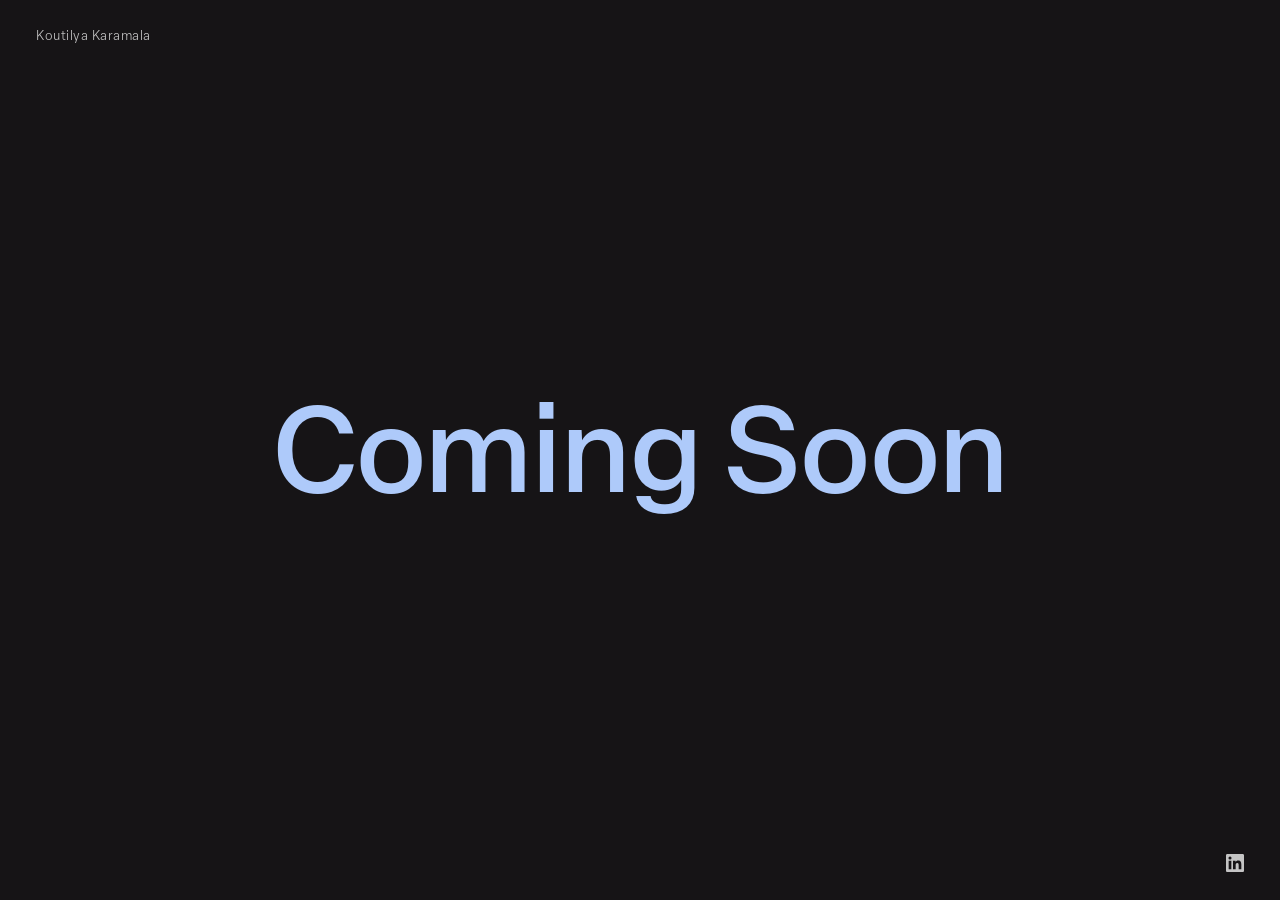
==== Portfolio/index.html @ 29fe0e44 "Add files via upload" ====
<!DOCTYPE html>
<html lang="en">
<head>
  <meta charset="UTF-8" />
  <meta name="viewport" content="width=device-width, initial-scale=1.0" />
  <title>Koutilya Karamala</title>
  <style>
    @font-face {
      font-family: 'Elza';
      src: url('fonts/fonnts.com-Elza_Text_Light.otf') format('opentype');
      font-weight: 300;
      font-style: normal;
    }

    @font-face {
      font-family: 'Elza';
      src: url('fonts/fonnts.com-Elza_Text_Medium.otf') format('opentype');
      font-weight: 500;
      font-style: normal;
    }

    *, *::before, *::after {
      margin: 0;
      padding: 0;
      box-sizing: border-box;
    }

    :root {
      --bg: #161416;
      --accent: #aecafa;
      --white: rgba(255, 255, 255, 0.75);
      --font: 'Elza', Georgia, serif;
    }

    html, body {
      width: 100%;
      height: 100%;
    }

    body {
      background-color: var(--bg);
      font-family: var(--font);
      min-height: 100vh;
      display: flex;
      flex-direction: column;
    }

    header {
      position: fixed;
      top: 0;
      left: 0;
      width: 100%;
      padding: 28px 36px;
      display: flex;
      align-items: center;
      gap: 10px;
      opacity: 0;
      animation: fadeIn 1s ease 0.2s forwards;
    }

    .name {
      font-family: var(--font);
      font-size: 13px;
      font-weight: 300;
      letter-spacing: 0.04em;
      color: var(--white);
      text-decoration: none;
    }

    main {
      flex: 1;
      display: flex;
      align-items: center;
      justify-content: center;
      opacity: 0;
      animation: fadeIn 1.2s ease 0.5s forwards;
    }

    .coming-soon {
      font-family: var(--font);
      font-size: clamp(48px, 10vw, 120px);
      font-weight: 500;
      color: var(--accent);
      letter-spacing: -0.02em;
      line-height: 1;
      text-align: center;
    }

    footer {
      position: fixed;
      bottom: 0;
      right: 0;
      padding: 28px 36px;
      opacity: 0;
      animation: fadeIn 1s ease 0.2s forwards;
    }

    .linkedin-link {
      display: flex;
      align-items: center;
      color: var(--white);
      text-decoration: none;
      transition: color 0.2s ease;
    }

    .linkedin-link:hover {
      color: var(--accent);
    }

    .linkedin-link svg {
      width: 18px;
      height: 18px;
      fill: currentColor;
    }

    @keyframes fadeIn {
      from { opacity: 0; transform: translateY(6px); }
      to   { opacity: 1; transform: translateY(0); }
    }
  </style>
</head>
<body>

  <header>
    <span class="name">Koutilya Karamala</span>
  </header>

  <main>
    <h1 class="coming-soon">Coming Soon</h1>
  </main>

  <footer>
    <a class="linkedin-link" href="https://www.linkedin.com/in/koutilya-karamala-a9b812314/" target="_blank" rel="noopener noreferrer" aria-label="LinkedIn">
      <svg xmlns="http://www.w3.org/2000/svg" viewBox="0 0 24 24">
        <path d="M20.447 20.452h-3.554v-5.569c0-1.328-.027-3.037-1.852-3.037-1.853 0-2.136 1.445-2.136 2.939v5.667H9.351V9h3.414v1.561h.046c.477-.9 1.637-1.85 3.37-1.85 3.601 0 4.267 2.37 4.267 5.455v6.286zM5.337 7.433a2.062 2.062 0 0 1-2.063-2.065 2.064 2.064 0 1 1 2.063 2.065zm1.782 13.019H3.555V9h3.564v11.452zM22.225 0H1.771C.792 0 0 .774 0 1.729v20.542C0 23.227.792 24 1.771 24h20.451C23.2 24 24 23.227 24 22.271V1.729C24 .774 23.2 0 22.222 0h.003z"/>
      </svg>
    </a>
  </footer>

</body>
</html>
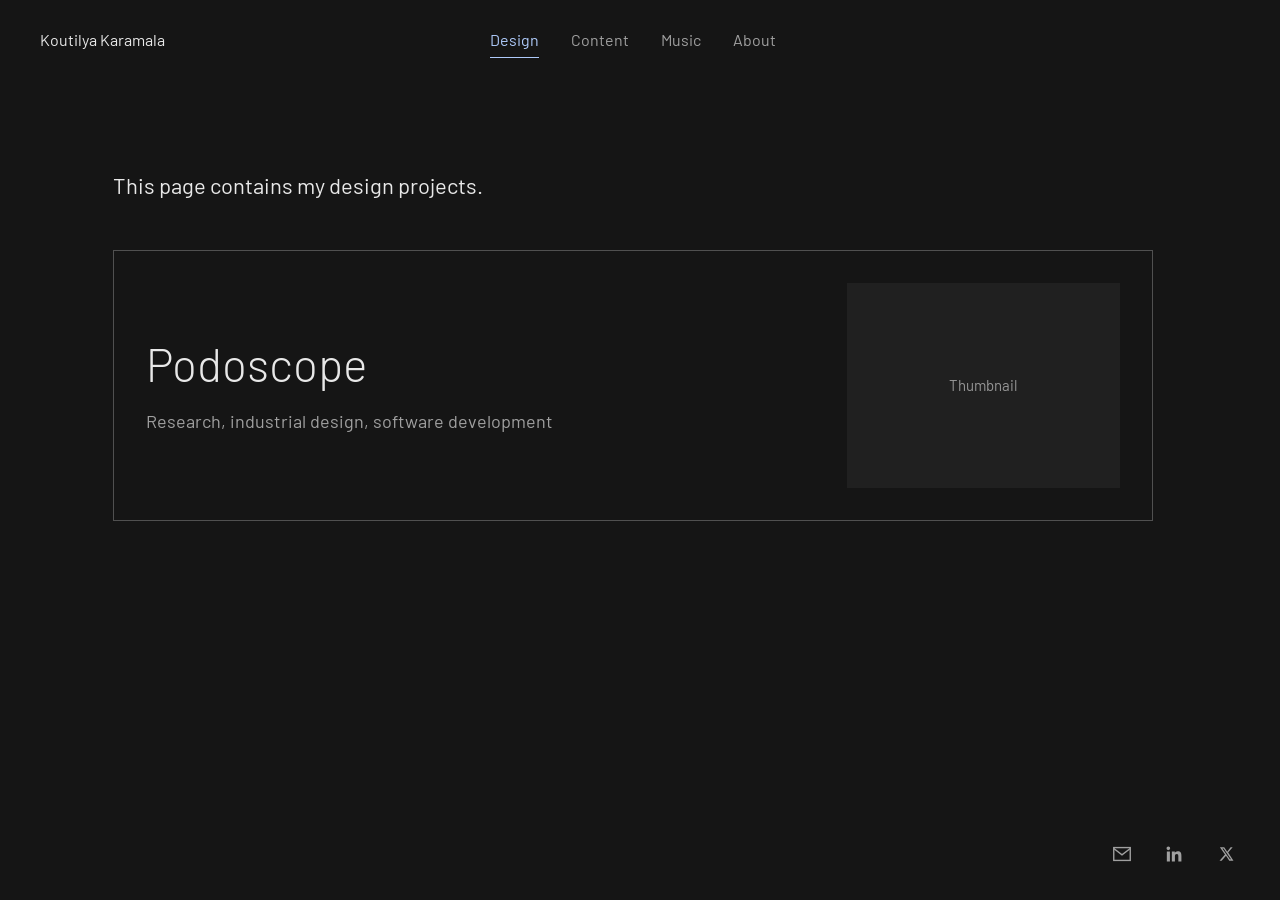
==== commit c2cec83d: "Build portfolio baseline and add repository checks" ====
--- a/Portfolio/index.html
+++ b/Portfolio/index.html
@@ -1,141 +1,7 @@
 <!DOCTYPE html>
-<html lang="en">
-<head>
-  <meta charset="UTF-8" />
-  <meta name="viewport" content="width=device-width, initial-scale=1.0" />
-  <title>Koutilya Karamala</title>
-  <style>
-    @font-face {
-      font-family: 'Elza';
-      src: url('fonts/fonnts.com-Elza_Text_Light.otf') format('opentype');
-      font-weight: 300;
-      font-style: normal;
-    }
-
-    @font-face {
-      font-family: 'Elza';
-      src: url('fonts/fonnts.com-Elza_Text_Medium.otf') format('opentype');
-      font-weight: 500;
-      font-style: normal;
-    }
-
-    *, *::before, *::after {
-      margin: 0;
-      padding: 0;
-      box-sizing: border-box;
-    }
-
-    :root {
-      --bg: #161416;
-      --accent: #aecafa;
-      --white: rgba(255, 255, 255, 0.75);
-      --font: 'Elza', Georgia, serif;
-    }
-
-    html, body {
-      width: 100%;
-      height: 100%;
-    }
-
-    body {
-      background-color: var(--bg);
-      font-family: var(--font);
-      min-height: 100vh;
-      display: flex;
-      flex-direction: column;
-    }
-
-    header {
-      position: fixed;
-      top: 0;
-      left: 0;
-      width: 100%;
-      padding: 28px 36px;
-      display: flex;
-      align-items: center;
-      gap: 10px;
-      opacity: 0;
-      animation: fadeIn 1s ease 0.2s forwards;
-    }
-
-    .name {
-      font-family: var(--font);
-      font-size: 13px;
-      font-weight: 300;
-      letter-spacing: 0.04em;
-      color: var(--white);
-      text-decoration: none;
-    }
-
-    main {
-      flex: 1;
-      display: flex;
-      align-items: center;
-      justify-content: center;
-      opacity: 0;
-      animation: fadeIn 1.2s ease 0.5s forwards;
-    }
-
-    .coming-soon {
-      font-family: var(--font);
-      font-size: clamp(48px, 10vw, 120px);
-      font-weight: 500;
-      color: var(--accent);
-      letter-spacing: -0.02em;
-      line-height: 1;
-      text-align: center;
-    }
-
-    footer {
-      position: fixed;
-      bottom: 0;
-      right: 0;
-      padding: 28px 36px;
-      opacity: 0;
-      animation: fadeIn 1s ease 0.2s forwards;
-    }
-
-    .linkedin-link {
-      display: flex;
-      align-items: center;
-      color: var(--white);
-      text-decoration: none;
-      transition: color 0.2s ease;
-    }
-
-    .linkedin-link:hover {
-      color: var(--accent);
-    }
-
-    .linkedin-link svg {
-      width: 18px;
-      height: 18px;
-      fill: currentColor;
-    }
-
-    @keyframes fadeIn {
-      from { opacity: 0; transform: translateY(6px); }
-      to   { opacity: 1; transform: translateY(0); }
-    }
-  </style>
-</head>
-<body>
-
-  <header>
-    <span class="name">Koutilya Karamala</span>
-  </header>
-
-  <main>
-    <h1 class="coming-soon">Coming Soon</h1>
-  </main>
-
-  <footer>
-    <a class="linkedin-link" href="https://www.linkedin.com/in/koutilya-karamala-a9b812314/" target="_blank" rel="noopener noreferrer" aria-label="LinkedIn">
-      <svg xmlns="http://www.w3.org/2000/svg" viewBox="0 0 24 24">
-        <path d="M20.447 20.452h-3.554v-5.569c0-1.328-.027-3.037-1.852-3.037-1.853 0-2.136 1.445-2.136 2.939v5.667H9.351V9h3.414v1.561h.046c.477-.9 1.637-1.85 3.37-1.85 3.601 0 4.267 2.37 4.267 5.455v6.286zM5.337 7.433a2.062 2.062 0 0 1-2.063-2.065 2.064 2.064 0 1 1 2.063 2.065zm1.782 13.019H3.555V9h3.564v11.452zM22.225 0H1.771C.792 0 0 .774 0 1.729v20.542C0 23.227.792 24 1.771 24h20.451C23.2 24 24 23.227 24 22.271V1.729C24 .774 23.2 0 22.222 0h.003z"/>
-      </svg>
-    </a>
-  </footer>
-
-</body>
-</html>
+<html lang="en"><head><meta charset="utf-8"><meta name="viewport" content="width=device-width, initial-scale=1"><meta name="color-scheme" content="dark"><meta name="description" content="Design projects, video essays, and music by Koutilya Karamala."><title>Design | Koutilya Karamala</title><link rel="stylesheet" href="styles.css"></head><body><a class="skip-link" href="#main-content">Skip to content</a><header><a class="site-name" href="index.html">Koutilya Karamala</a><nav aria-label="Main navigation"><a href="index.html" aria-current="page">Design</a><a href="content.html">Content</a><a href="music.html">Music</a><a href="about.html">About</a></nav></header><main id="main-content" tabindex="-1"><h1 class="sr-only">Design</h1><p class="intro">This page contains my design projects.</p><section class="projects" aria-label="Design projects">
+<a class="project project-horizontal" href="podoscope.html">
+  <div class="project-copy"><h2>Podoscope</h2><p class="project-subtitle">Research, industrial design, software development</p></div>
+  <div class="thumbnail"><span class="placeholder">Thumbnail</span></div>
+</a>
+</section></main><footer aria-label="Contact"><a href="mailto:koutilya.karamala2024@bitsdesign.edu.in" aria-label="Email"><svg viewBox="0 0 24 24" fill="none" stroke="currentColor" stroke-width="1.5" aria-hidden="true"><rect x="3" y="5" width="18" height="14"/><path d="m3 6 9 7 9-7"/></svg></a><a href="https://www.linkedin.com/in/koutilya-karamala-a9b812314/" aria-label="LinkedIn" target="_blank" rel="noopener noreferrer"><svg viewBox="0 0 24 24" fill="currentColor" aria-hidden="true"><path d="M5.2 3a2.2 2.2 0 1 0 0 4.4 2.2 2.2 0 0 0 0-4.4ZM3.4 9h3.7v12H3.4V9Zm6 0H13v1.6c.5-.9 1.7-1.9 3.5-1.9 3.7 0 4.4 2.4 4.4 5.5V21h-3.7v-6c0-1.4 0-3.1-1.9-3.1s-2.2 1.5-2.2 3V21H9.4V9Z"/></svg></a><a href="https://x.com/zero1state" aria-label="X" target="_blank" rel="noopener noreferrer"><svg viewBox="0 0 24 24" fill="currentColor" aria-hidden="true"><path d="M18.9 2H22l-6.8 7.8L23.2 22h-6.3L12 14.6 5.5 22H2.3l8.2-9.4L2.8 2h6.5l4.5 6.8L18.9 2Zm-1.1 18h1.7L8.3 3.9H6.5L17.8 20Z"/></svg></a></footer></body></html>
--- a/Portfolio/styles.css
+++ b/Portfolio/styles.css
@@ -0,0 +1,281 @@
+@import url('https://fonts.googleapis.com/css2?family=Barlow:wght@300;400;500&display=swap');
+
+:root {
+  color-scheme: dark;
+  --bg: #151515;
+  --text: #e8e8e8;
+  --muted: #a0a0a0;
+  --accent: #aecafa;
+  --line: #353535;
+  --control-border: #707070;
+}
+
+* { box-sizing: border-box; }
+html { min-height: 100%; scrollbar-gutter: stable; }
+body {
+  margin: 0;
+  background: var(--bg);
+  color: var(--text);
+  font-family: 'Barlow', sans-serif;
+  font-size: 19px;
+  font-weight: 400;
+  line-height: 1.55;
+  min-height: 100svh;
+}
+a { color: inherit; text-decoration: none; }
+a:focus-visible, textarea:focus-visible, button:focus-visible {
+  outline: 2px solid var(--accent);
+  outline-offset: 5px;
+}
+.sr-only {
+  position: absolute;
+  width: 1px;
+  height: 1px;
+  padding: 0;
+  margin: -1px;
+  overflow: hidden;
+  clip: rect(0, 0, 0, 0);
+  white-space: nowrap;
+  border: 0;
+}
+.skip-link {
+  position: fixed;
+  top: 8px;
+  left: 16px;
+  z-index: 10;
+  padding: 12px 16px;
+  background: var(--text);
+  color: var(--bg);
+  transform: translateY(-200%);
+}
+.skip-link:focus { transform: translateY(0); }
+
+/* Navigation stays centred independently of the name on wide screens. */
+header {
+  position: relative;
+  height: 80px;
+  padding: 0 40px;
+  display: flex;
+  justify-content: center;
+  align-items: center;
+}
+.site-name {
+  position: absolute;
+  left: 40px;
+  top: 0;
+  min-height: 80px;
+  display: flex;
+  align-items: center;
+  font-size: 16px;
+  font-weight: 400;
+}
+.site-name:hover { color: var(--accent); }
+nav { display: flex; gap: 32px; font-size: 16px; }
+nav a {
+  position: relative;
+  min-height: 44px;
+  display: flex;
+  align-items: center;
+  padding: 8px 0;
+  color: var(--muted);
+  transition: color .2s;
+}
+nav a:hover, nav a[aria-current] { color: var(--accent); }
+nav a[aria-current]::after {
+  content: '';
+  position: absolute;
+  bottom: 4px;
+  left: 0;
+  right: 0;
+  height: 1px;
+  background: var(--accent);
+}
+
+main {
+  width: min(100% - 96px, 1040px);
+  margin: 88px auto 144px;
+}
+.intro { margin: 0 0 48px; font-size: 22px; font-weight: 400; }
+h1, h2 { line-height: 1.2; }
+h1 { font-weight: 300; }
+h2 { font-weight: 400; font-size: 23px; margin: 0; }
+.simple { max-width: 660px; }
+.simple h1 { font-size: 40px; margin: 0 0 28px; }
+.simple p { color: #b5b5b5; max-width: 540px; }
+
+.projects { display: grid; grid-template-columns: repeat(2, minmax(0, 1fr)); gap: 32px; }
+.project { display: block; }
+.thumbnail {
+  aspect-ratio: 4 / 3;
+  display: grid;
+  place-items: center;
+  background: #202020;
+  border: 1px solid #303030;
+  overflow: hidden;
+  transition: border-color .2s, background .2s;
+}
+.project:hover .thumbnail, .project:focus-visible .thumbnail { border-color: #707070; background: #242424; }
+.placeholder { font-size: 15px; color: #969696; }
+.project-label { display: flex; justify-content: space-between; align-items: center; margin-top: 16px; }
+.arrow { width: 20px; height: 20px; color: var(--muted); transition: transform .2s, color .2s; }
+.project:hover .arrow { color: var(--accent); transform: translate(3px, -3px); }
+.back { font-size: 16px; color: var(--muted); display: inline-flex; align-items: center; min-height: 44px; margin-bottom: 40px; }
+.back:hover { color: var(--accent); }
+.detail-image { margin-top: 40px; max-width: 760px; aspect-ratio: 16 / 10; }
+
+.video-intro { max-width: 780px; }
+.video-grid { display: grid; grid-template-columns: repeat(2, minmax(0, 1fr)); gap: 40px 32px; align-items: start; }
+.video-widget { min-width: 0; }
+.video-widget iframe { display: block; width: 100%; aspect-ratio: 16 / 9; border: 0; background: #202020; }
+.video-widget h2 { font-size: 22px; line-height: 1.4; margin-top: 16px; }
+.video-widget h2 a:hover { color: var(--accent); }
+
+.contact-section { max-width: 660px; margin-top: 64px; }
+.contact-section h2 { font-size: 28px; margin-bottom: 24px; }
+textarea {
+  display: block;
+  width: 100%;
+  min-height: 160px;
+  padding: 16px;
+  border: 1px solid var(--control-border);
+  border-radius: 0;
+  background: #1c1c1c;
+  color: var(--text);
+  font: inherit;
+  resize: vertical;
+}
+textarea::placeholder { color: #a0a0a0; opacity: 1; }
+.form-actions { display: flex; justify-content: flex-end; margin-top: 16px; }
+button {
+  min-height: 44px;
+  padding: 10px 16px;
+  border: 1px solid var(--control-border);
+  border-radius: 0;
+  background: transparent;
+  color: var(--text);
+  font: 400 16px 'Barlow', sans-serif;
+  cursor: pointer;
+}
+button:hover { border-color: var(--accent); color: var(--accent); }
+button span { margin-left: 12px; }
+
+footer {
+  position: fixed;
+  bottom: 24px;
+  right: 32px;
+  display: flex;
+  align-items: center;
+  gap: 8px;
+  background: var(--bg);
+}
+footer a { display: grid; place-items: center; width: 44px; height: 44px; color: var(--muted); transition: color .2s; }
+footer a:hover { color: var(--accent); }
+footer a[aria-label='Email'] svg { width: 22px; height: 22px; }
+footer a[aria-label='LinkedIn'] svg { width: 20px; height: 20px; }
+footer a[aria-label='X'] svg { width: 16px; height: 16px; }
+
+@media (min-width: 1500px) { main { margin-top: 96px; } }
+@media (max-width: 1000px) {
+  header { height: auto; min-height: 112px; padding: 16px 32px 8px; flex-direction: column; gap: 8px; }
+  .site-name { position: static; min-height: 32px; align-self: flex-start; }
+}
+@media (max-width: 700px) {
+  body { display: flex; flex-direction: column; }
+  header { padding: 16px 24px 8px; }
+  nav { gap: 24px; font-size: 16px; }
+  main { width: calc(100% - 48px); margin: 48px auto 80px; flex: 1; }
+  .intro { font-size: 20px; margin-bottom: 32px; }
+  .projects, .video-grid { grid-template-columns: 1fr; }
+  .simple h1 { font-size: 34px; }
+  h2 { font-size: 22px; }
+  .video-widget h2 { font-size: 21px; }
+  .contact-section { margin-top: 48px; }
+  footer { position: static; justify-content: flex-end; margin: 0 16px 16px; }
+}
+@media (prefers-reduced-motion: reduce) { * { transition: none !important; } }
+
+.video-date { margin: 8px 0 0; color: var(--muted); font-size: 16px; line-height: 1.5; font-weight: 400; }
+
+/* Shared project subtitle. */
+.project-subtitle { margin: 8px 0 0; font-size: 16px; line-height: 1.5; color: var(--muted); max-width: 40ch; }
+.case-study { margin-top: 32px; }
+.case-study figure { margin: 0; }
+.case-study figcaption { margin-top: 12px; font-size: 16px; line-height: 1.5; color: var(--muted); }
+.case-section { margin-top: 112px; }
+.case-section h2 { font-size: clamp(28px, 3vw, 36px); font-weight: 300; margin: 0 0 24px; }
+.case-section p { margin: 0; color: #b5b5b5; }
+.image-view-grid { display: grid; grid-template-columns: repeat(2, minmax(0, 1fr)); gap: 40px 64px; }
+.image-view-grid h3 { margin: 0 0 12px; font-size: 22px; font-weight: 400; line-height: 1.3; }
+.case-end { margin-top: 80px; margin-bottom: 0; }
+@media (max-width: 700px) {
+  .case-section { margin-top: 64px; }
+  .image-view-grid { grid-template-columns: 1fr; gap: 32px; }
+}
+
+/* Horizontal project widget, following the supplied layout reference. */
+.projects { grid-template-columns: 1fr; }
+.project-horizontal {
+  display: grid;
+  grid-template-columns: minmax(0, 1fr) minmax(180px, 28%);
+  gap: 40px;
+  align-items: center;
+  padding: 32px;
+  border: 1px solid #505050;
+  transition: border-color .2s, background .2s;
+}
+.project-horizontal:hover { border-color: #888; background: #1a1a1a; }
+.project-horizontal h2 { font-size: clamp(30px, 3.6vw, 48px); font-weight: 300; }
+.project-horizontal .project-subtitle { margin-top: 16px; max-width: none; font-size: 18px; }
+.project-horizontal .thumbnail { aspect-ratio: 4 / 3; border: 0; background: #202020; }
+.gallery-page > h1 { font-size: clamp(44px, 5vw, 64px); font-weight: 300; line-height: 1.1; margin: 0; }
+.gallery-section { margin-top: 64px; }
+.gallery-section h2 { font-size: 28px; font-weight: 300; margin: 0 0 32px; }
+.photo-gallery { display: grid; grid-template-columns: repeat(2, minmax(0, 1fr)); gap: 32px; align-items: start; }
+.photo-gallery figure { margin: 0; }
+.photo-gallery a { display: block; }
+.photo-gallery img { display: block; width: 100%; height: auto; background: #202020; }
+@media (max-width: 700px) {
+  .project-horizontal { grid-template-columns: minmax(0, 1fr) 34%; gap: 20px; padding: 24px; }
+  .project-horizontal h2 { font-size: 30px; }
+  .project-horizontal .project-subtitle { font-size: 16px; margin-top: 12px; }
+  .gallery-section { margin-top: 48px; }
+  .photo-gallery { grid-template-columns: 1fr; gap: 24px; }
+}
+@media (max-width: 420px) {
+  .project-horizontal { padding: 16px; gap: 16px; grid-template-columns: minmax(0, 1fr) 30%; }
+  .project-horizontal h2 { font-size: 26px; }
+  .project-horizontal .project-subtitle { font-size: 15px; }
+}
+/* Keep contact links below long project content so they never cover photos. */
+.case-study ~ footer { position: static; justify-content: flex-end; margin: 0 32px 24px; }
+@media (max-width: 700px) { .case-study ~ footer { margin: 0 16px 16px; } }
+
+/* Podoscope: an image-led case study with ordinary document scrolling. */
+.podoscope-story h1 { font-size: clamp(48px, 6vw, 80px); line-height: 1.1; margin: 0 0 24px; }
+.podoscope-story img { display: block; width: 100%; height: auto; }
+.case-lead { max-width: 680px; font-size: clamp(21px, 2.1vw, 26px); line-height: 1.5; margin: 0; }
+.podoscope-story .story-hero-image { margin-top: 48px; }
+.story-hero-image img { aspect-ratio: 16 / 10; object-fit: cover; object-position: center; }
+.story-introduction { display: grid; grid-template-columns: minmax(0, 1fr) minmax(0, 1.5fr); gap: 64px; }
+.story-introduction p + p, .story-text p + p { margin-top: 20px; }
+.consideration-list { margin: 0; display: grid; grid-template-columns: repeat(2, minmax(0, 1fr)); gap: 32px 64px; }
+.consideration-list dt { font-size: 21px; margin-bottom: 8px; }
+.consideration-list dd { margin: 0; color: #b5b5b5; max-width: 44ch; }
+.story-split { display: grid; grid-template-columns: repeat(2, minmax(0, 1fr)); gap: 64px; align-items: center; }
+.story-text { max-width: 48ch; }
+.story-text h3 { font-size: 24px; font-weight: 400; margin: 32px 0 16px; }
+.story-split img { max-height: 600px; object-fit: contain; }
+.story-design-notes { display: grid; grid-template-columns: repeat(2, minmax(0, 1fr)); gap: 64px; }
+.story-section-heading { max-width: 680px; margin-bottom: 40px; }
+.story-software > a { display: block; }
+.story-software figcaption { display: flex; justify-content: space-between; align-items: baseline; gap: 24px; flex-wrap: wrap; }
+.story-software figcaption a { color: var(--text); text-decoration: underline; text-underline-offset: 4px; display: inline-flex; align-items: center; min-height: 44px; }
+@media (max-width: 700px) {
+  .story-introduction, .story-split, .story-design-notes { grid-template-columns: 1fr; gap: 24px; }
+  .story-introduction > h2 { margin-bottom: 0; }
+  .consideration-list { grid-template-columns: 1fr; gap: 24px; }
+  .story-split:not(.story-image-first) .story-text { order: 2; }
+  .story-section-heading { margin-bottom: 24px; }
+  .podoscope-story .story-hero-image { margin-top: 32px; }
+  .story-hero-image img { aspect-ratio: 4 / 3; }
+}
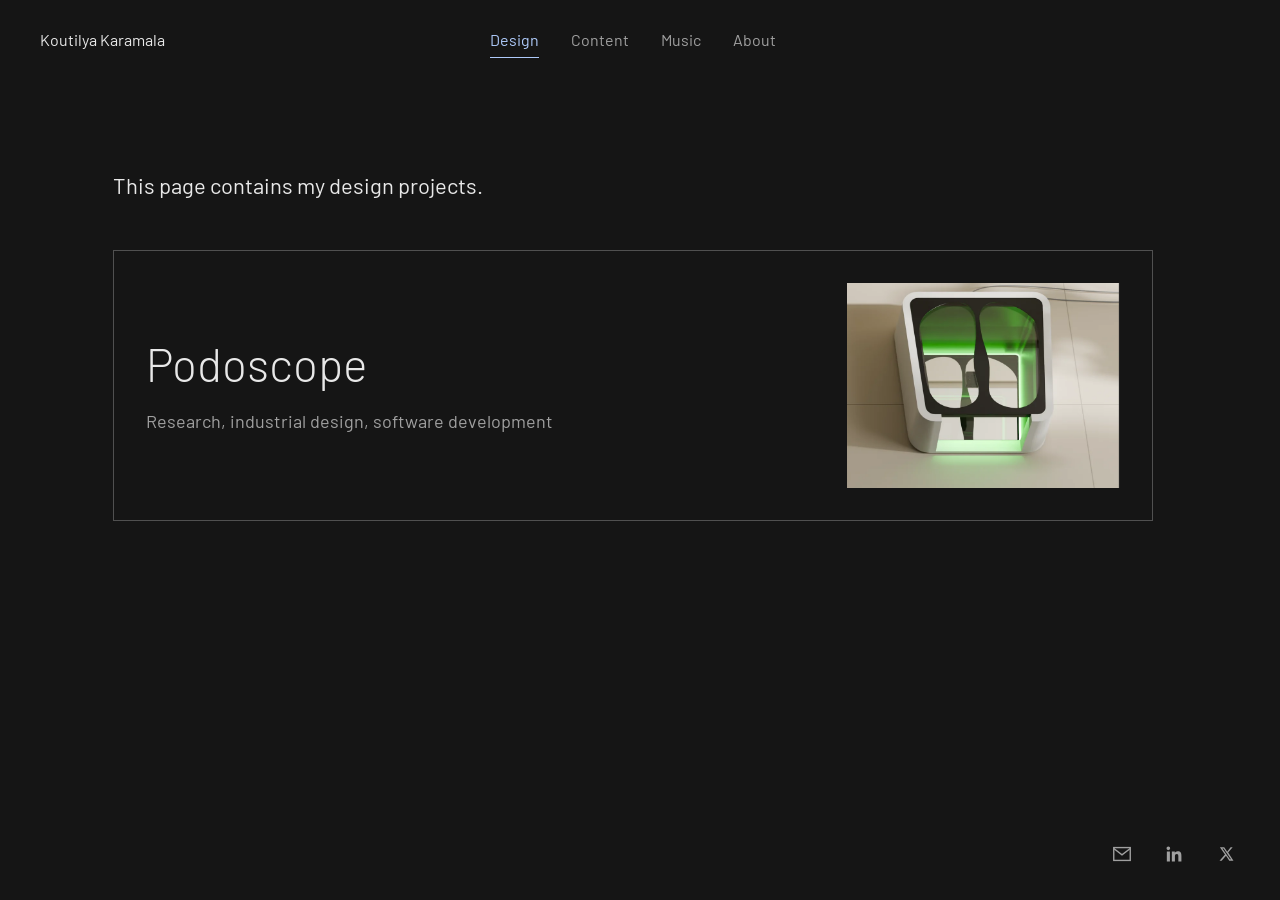
==== commit 5227f6c1: "Add Podoscope demonstration and homepage thumbnail" ====
--- a/Portfolio/index.html
+++ b/Portfolio/index.html
@@ -2,6 +2,6 @@
 <html lang="en"><head><meta charset="utf-8"><meta name="viewport" content="width=device-width, initial-scale=1"><meta name="color-scheme" content="dark"><meta name="description" content="Design projects, video essays, and music by Koutilya Karamala."><title>Design | Koutilya Karamala</title><link rel="stylesheet" href="styles.css"></head><body><a class="skip-link" href="#main-content">Skip to content</a><header><a class="site-name" href="index.html">Koutilya Karamala</a><nav aria-label="Main navigation"><a href="index.html" aria-current="page">Design</a><a href="content.html">Content</a><a href="music.html">Music</a><a href="about.html">About</a></nav></header><main id="main-content" tabindex="-1"><h1 class="sr-only">Design</h1><p class="intro">This page contains my design projects.</p><section class="projects" aria-label="Design projects">
 <a class="project project-horizontal" href="podoscope.html">
   <div class="project-copy"><h2>Podoscope</h2><p class="project-subtitle">Research, industrial design, software development</p></div>
-  <div class="thumbnail"><span class="placeholder">Thumbnail</span></div>
+  <div class="thumbnail"><img src="images/podoscope/hero/desktop-0048.webp" width="1920" height="1080" alt="Three-quarter render of the Podoscope with its internal illumination on" decoding="async"></div>
 </a>
 </section></main><footer aria-label="Contact"><a href="mailto:koutilya.karamala2024@bitsdesign.edu.in" aria-label="Email"><svg viewBox="0 0 24 24" fill="none" stroke="currentColor" stroke-width="1.5" aria-hidden="true"><rect x="3" y="5" width="18" height="14"/><path d="m3 6 9 7 9-7"/></svg></a><a href="https://www.linkedin.com/in/koutilya-karamala-a9b812314/" aria-label="LinkedIn" target="_blank" rel="noopener noreferrer"><svg viewBox="0 0 24 24" fill="currentColor" aria-hidden="true"><path d="M5.2 3a2.2 2.2 0 1 0 0 4.4 2.2 2.2 0 0 0 0-4.4ZM3.4 9h3.7v12H3.4V9Zm6 0H13v1.6c.5-.9 1.7-1.9 3.5-1.9 3.7 0 4.4 2.4 4.4 5.5V21h-3.7v-6c0-1.4 0-3.1-1.9-3.1s-2.2 1.5-2.2 3V21H9.4V9Z"/></svg></a><a href="https://x.com/zero1state" aria-label="X" target="_blank" rel="noopener noreferrer"><svg viewBox="0 0 24 24" fill="currentColor" aria-hidden="true"><path d="M18.9 2H22l-6.8 7.8L23.2 22h-6.3L12 14.6 5.5 22H2.3l8.2-9.4L2.8 2h6.5l4.5 6.8L18.9 2Zm-1.1 18h1.7L8.3 3.9H6.5L17.8 20Z"/></svg></a></footer></body></html>
--- a/Portfolio/styles.css
+++ b/Portfolio/styles.css
@@ -279,3 +279,7 @@
   .podoscope-story .story-hero-image { margin-top: 32px; }
   .story-hero-image img { aspect-ratio: 4 / 3; }
 }
+
+/* Frame the product itself inside the compact homepage thumbnail. */
+.project-horizontal .thumbnail { position: relative; }
+.project-horizontal .thumbnail img { position: absolute; left: 50%; top: 50%; height: 170%; width: auto; max-width: none; transform: translate(-78%, -50%); }
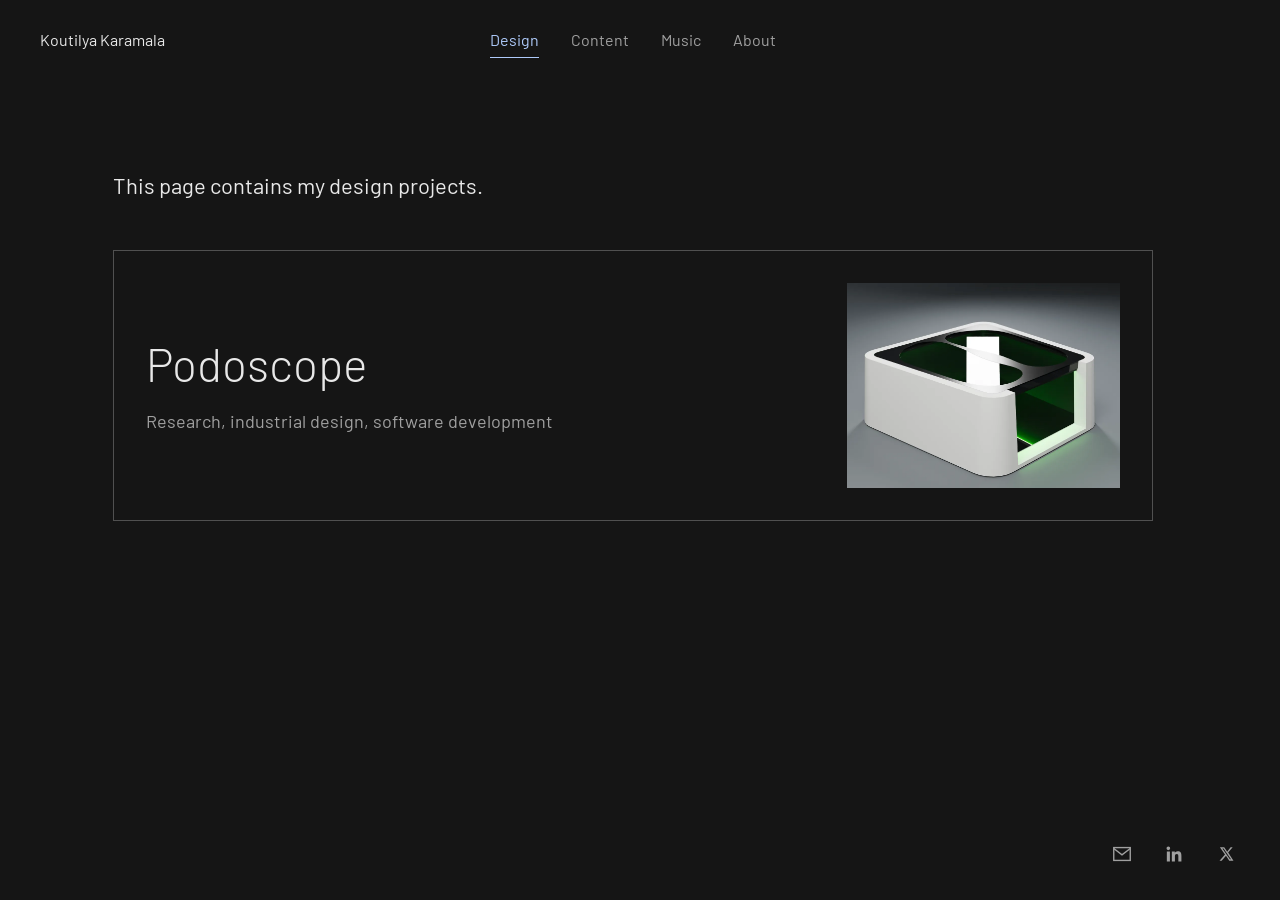
==== commit 6a265cfa: "Keep section labels static and refine portfolio navigation" ====
--- a/Portfolio/index.html
+++ b/Portfolio/index.html
@@ -2,6 +2,6 @@
 <html lang="en"><head><meta charset="utf-8"><meta name="viewport" content="width=device-width, initial-scale=1"><meta name="color-scheme" content="dark"><meta name="description" content="Design projects, video essays, and music by Koutilya Karamala."><title>Design | Koutilya Karamala</title><link rel="stylesheet" href="styles.css"></head><body><a class="skip-link" href="#main-content">Skip to content</a><header><a class="site-name" href="index.html">Koutilya Karamala</a><nav aria-label="Main navigation"><a href="index.html" aria-current="page">Design</a><a href="content.html">Content</a><a href="music.html">Music</a><a href="about.html">About</a></nav></header><main id="main-content" tabindex="-1"><h1 class="sr-only">Design</h1><p class="intro">This page contains my design projects.</p><section class="projects" aria-label="Design projects">
 <a class="project project-horizontal" href="podoscope.html">
   <div class="project-copy"><h2>Podoscope</h2><p class="project-subtitle">Research, industrial design, software development</p></div>
-  <div class="thumbnail"><img src="images/podoscope/hero/desktop-0048.webp" width="1920" height="1080" alt="Three-quarter render of the Podoscope with its internal illumination on" decoding="async"></div>
+  <div class="thumbnail"><img src="images/podoscope/studio-round/0001.webp" width="1440" height="810" alt="Studio render of the Podoscope exterior" decoding="async"></div>
 </a>
 </section></main><footer aria-label="Contact"><a href="mailto:koutilya.karamala2024@bitsdesign.edu.in" aria-label="Email"><svg viewBox="0 0 24 24" fill="none" stroke="currentColor" stroke-width="1.5" aria-hidden="true"><rect x="3" y="5" width="18" height="14"/><path d="m3 6 9 7 9-7"/></svg></a><a href="https://www.linkedin.com/in/koutilya-karamala-a9b812314/" aria-label="LinkedIn" target="_blank" rel="noopener noreferrer"><svg viewBox="0 0 24 24" fill="currentColor" aria-hidden="true"><path d="M5.2 3a2.2 2.2 0 1 0 0 4.4 2.2 2.2 0 0 0 0-4.4ZM3.4 9h3.7v12H3.4V9Zm6 0H13v1.6c.5-.9 1.7-1.9 3.5-1.9 3.7 0 4.4 2.4 4.4 5.5V21h-3.7v-6c0-1.4 0-3.1-1.9-3.1s-2.2 1.5-2.2 3V21H9.4V9Z"/></svg></a><a href="https://x.com/zero1state" aria-label="X" target="_blank" rel="noopener noreferrer"><svg viewBox="0 0 24 24" fill="currentColor" aria-hidden="true"><path d="M18.9 2H22l-6.8 7.8L23.2 22h-6.3L12 14.6 5.5 22H2.3l8.2-9.4L2.8 2h6.5l4.5 6.8L18.9 2Zm-1.1 18h1.7L8.3 3.9H6.5L17.8 20Z"/></svg></a></footer></body></html>
--- a/Portfolio/styles.css
+++ b/Portfolio/styles.css
@@ -282,4 +282,4 @@
 
 /* Frame the product itself inside the compact homepage thumbnail. */
 .project-horizontal .thumbnail { position: relative; }
-.project-horizontal .thumbnail img { position: absolute; left: 50%; top: 50%; height: 170%; width: auto; max-width: none; transform: translate(-78%, -50%); }
+.project-horizontal .thumbnail img { display: block; width: 100%; height: 100%; object-fit: cover; object-position: center; }
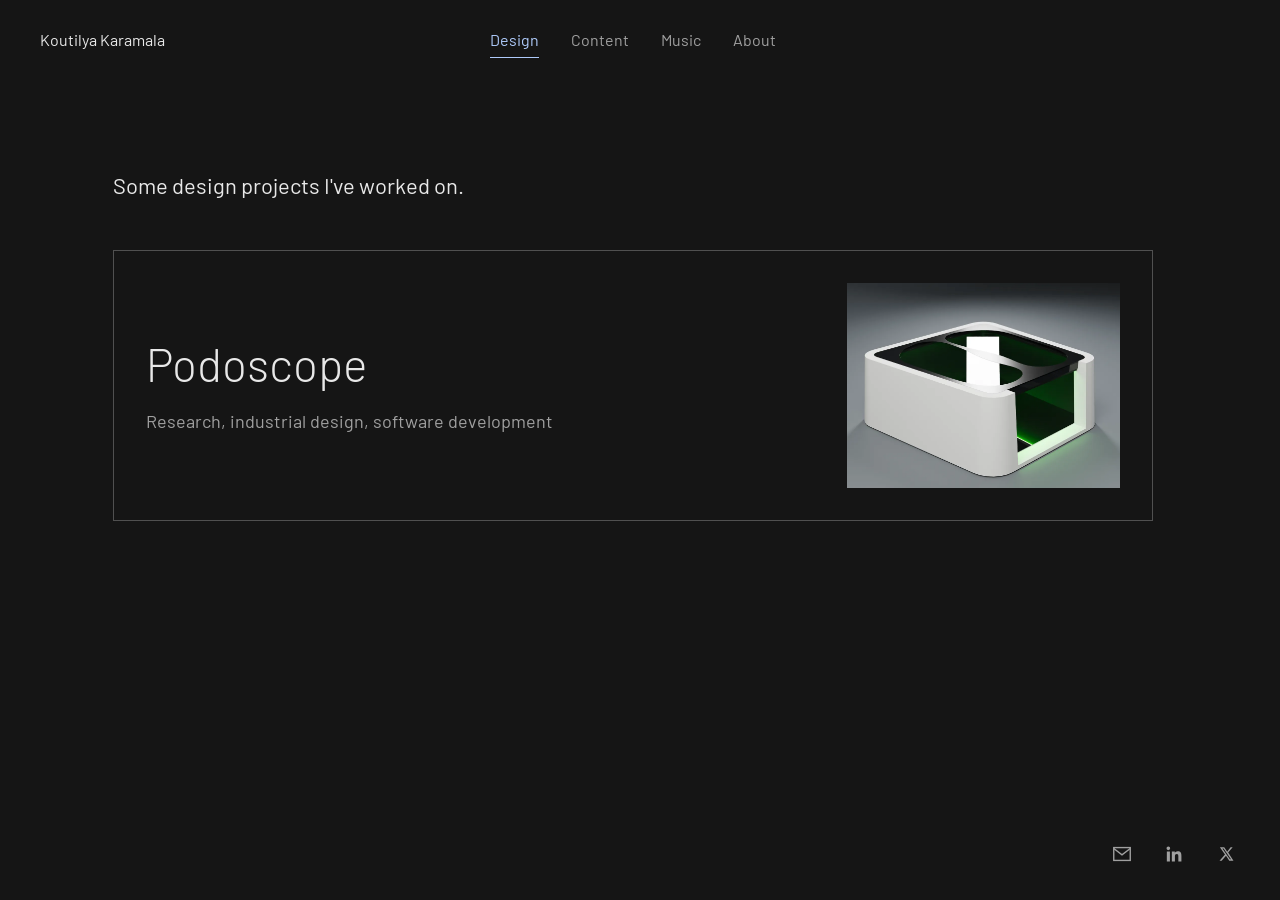
==== commit a53b1b88: "Update design introduction and about copy" ====
--- a/Portfolio/index.html
+++ b/Portfolio/index.html
@@ -1,5 +1,5 @@
 <!DOCTYPE html>
-<html lang="en"><head><meta charset="utf-8"><meta name="viewport" content="width=device-width, initial-scale=1"><meta name="color-scheme" content="dark"><meta name="description" content="Design projects, video essays, and music by Koutilya Karamala."><title>Design | Koutilya Karamala</title><link rel="stylesheet" href="styles.css"></head><body><a class="skip-link" href="#main-content">Skip to content</a><header><a class="site-name" href="index.html">Koutilya Karamala</a><nav aria-label="Main navigation"><a href="index.html" aria-current="page">Design</a><a href="content.html">Content</a><a href="music.html">Music</a><a href="about.html">About</a></nav></header><main id="main-content" tabindex="-1"><h1 class="sr-only">Design</h1><p class="intro">This page contains my design projects.</p><section class="projects" aria-label="Design projects">
+<html lang="en"><head><meta charset="utf-8"><meta name="viewport" content="width=device-width, initial-scale=1"><meta name="color-scheme" content="dark"><meta name="description" content="Design projects, video essays, and music by Koutilya Karamala."><title>Design | Koutilya Karamala</title><link rel="stylesheet" href="styles.css"></head><body><a class="skip-link" href="#main-content">Skip to content</a><header><a class="site-name" href="index.html">Koutilya Karamala</a><nav aria-label="Main navigation"><a href="index.html" aria-current="page">Design</a><a href="content.html">Content</a><a href="music.html">Music</a><a href="about.html">About</a></nav></header><main id="main-content" tabindex="-1"><h1 class="sr-only">Design</h1><p class="intro">Some design projects I've worked on.</p><section class="projects" aria-label="Design projects">
 <a class="project project-horizontal" href="podoscope.html">
   <div class="project-copy"><h2>Podoscope</h2><p class="project-subtitle">Research, industrial design, software development</p></div>
   <div class="thumbnail"><img src="images/podoscope/studio-round/0001.webp" width="1440" height="810" alt="Studio render of the Podoscope exterior" decoding="async"></div>
